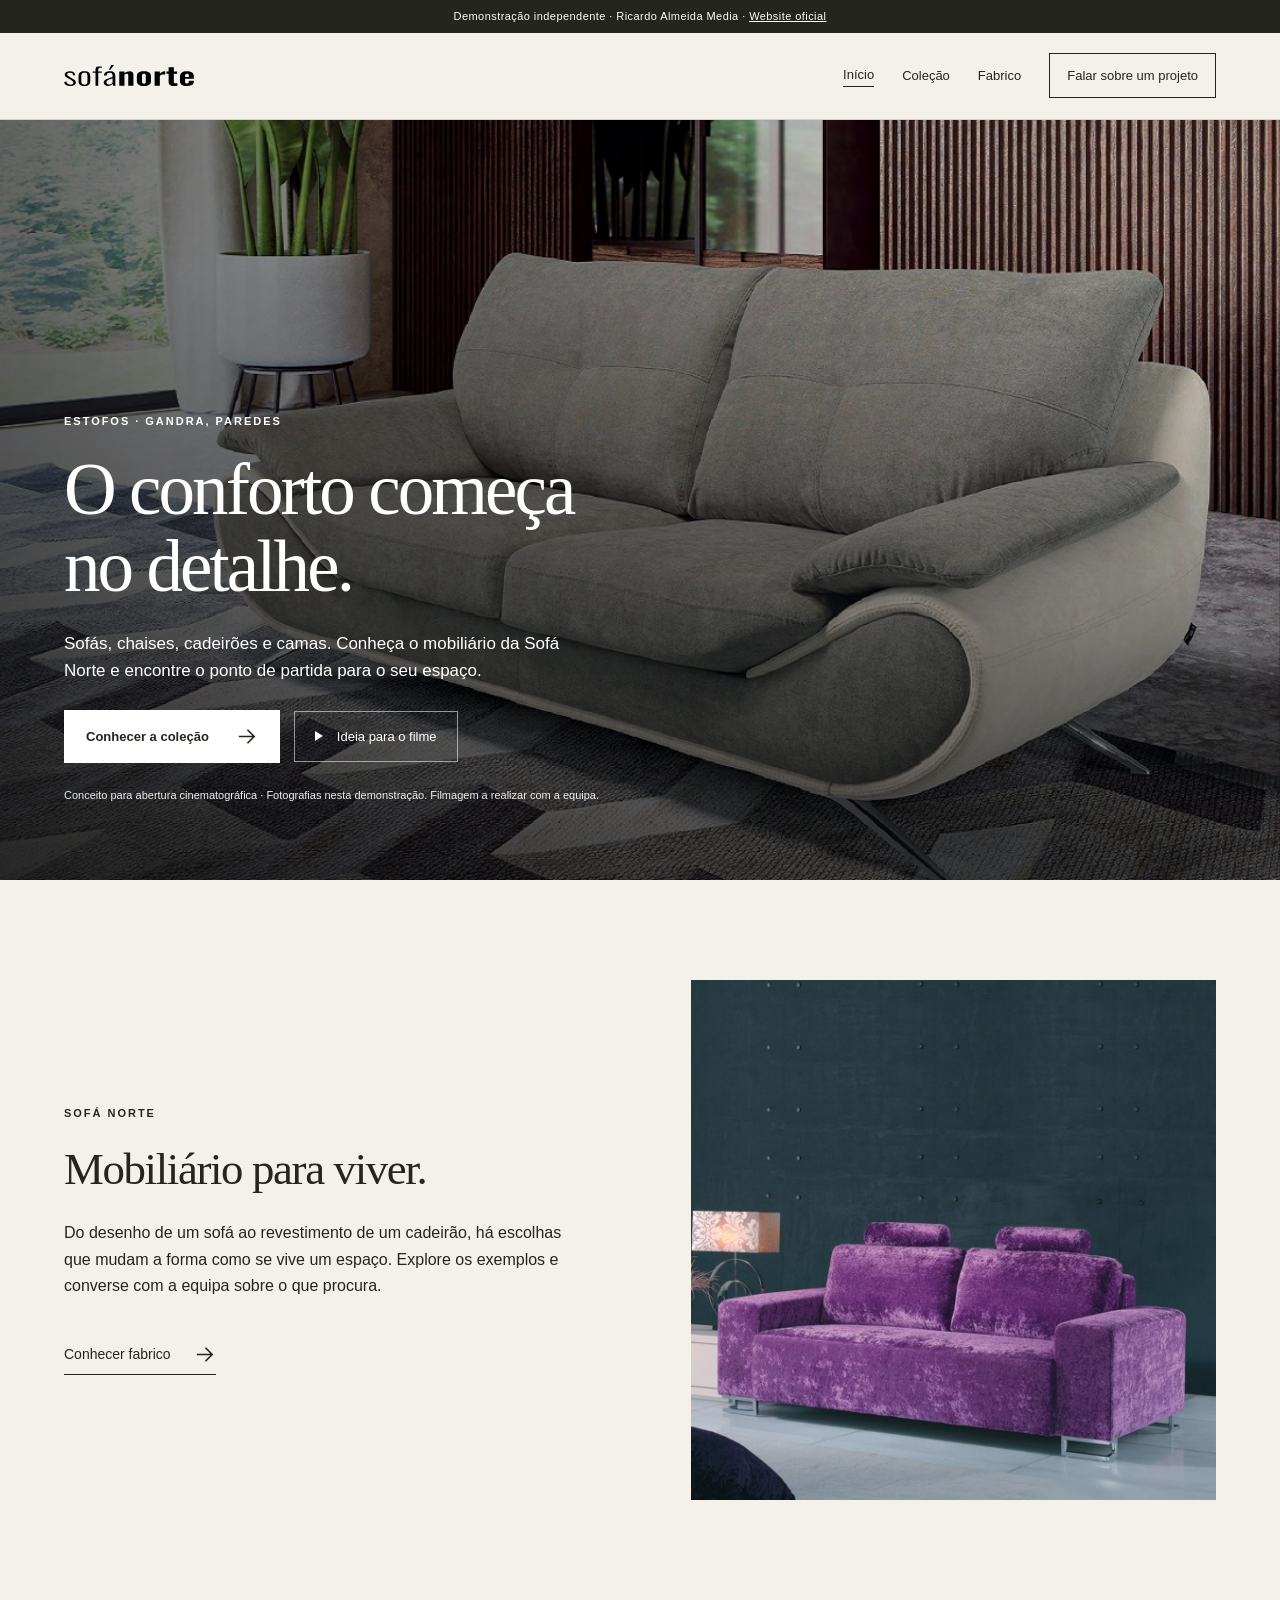
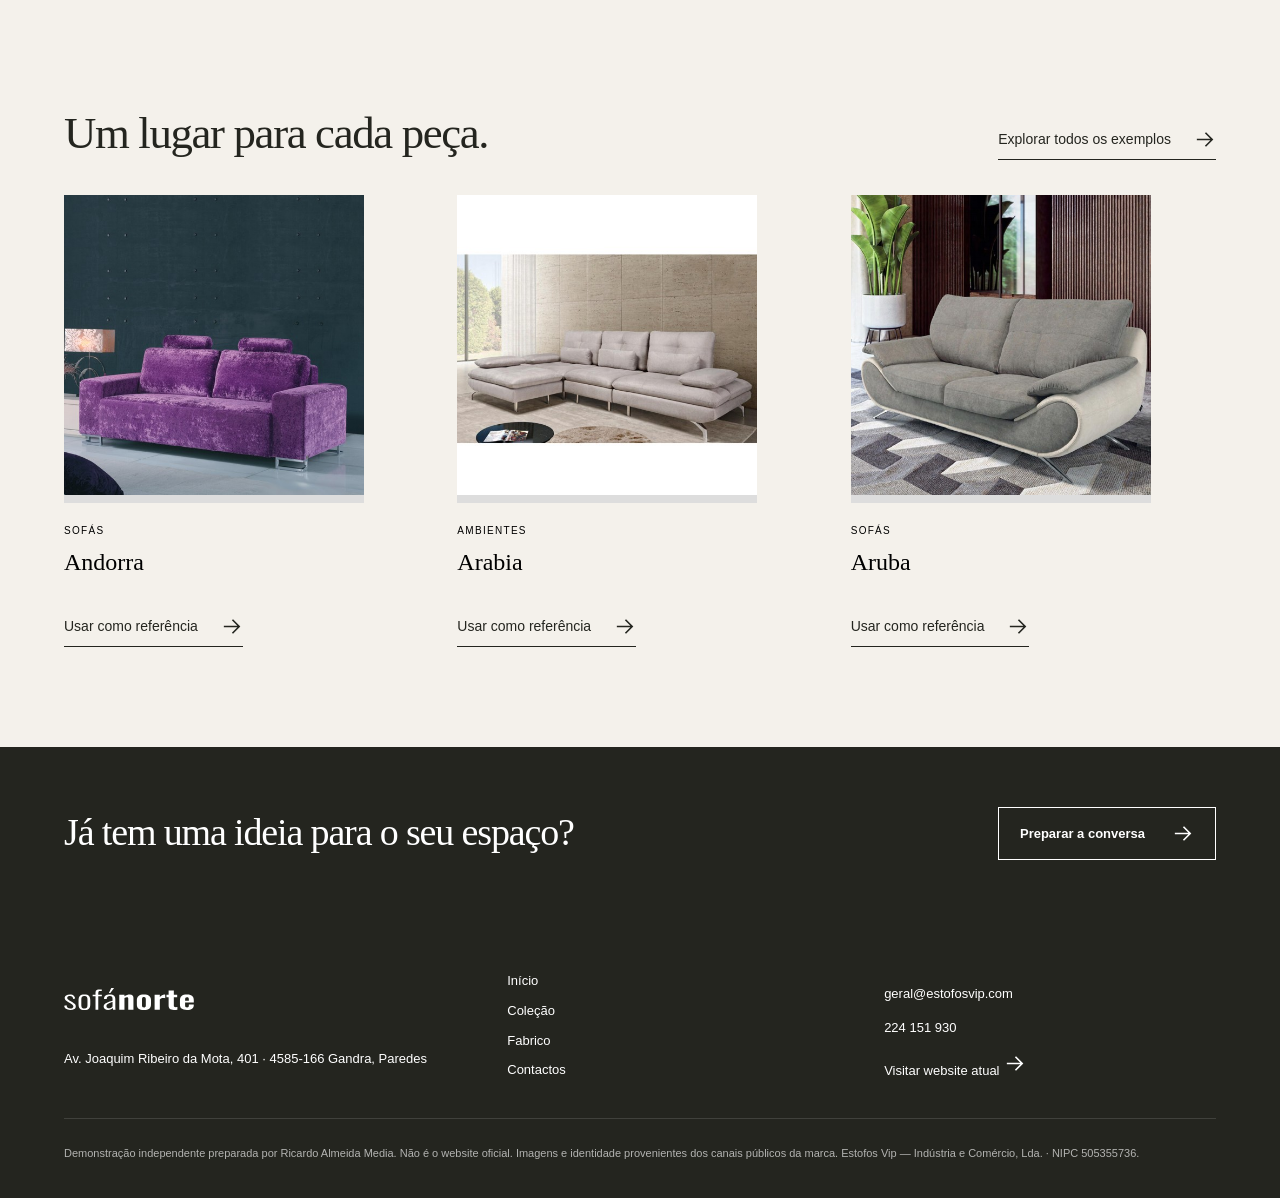
==== index.html @ c04da111 "Create independent branded website demonstration" ====
<!doctype html><html lang="pt-PT"><head><meta charset="utf-8"><meta name="viewport" content="width=device-width,initial-scale=1"><meta name="robots" content="noindex,nofollow,noarchive"><meta name="description" content="Demonstração independente de website para Sofá Norte."><title>Início · Sofá Norte</title><link rel="stylesheet" href="styles.css"><script src="site.js" defer></script></head><body class="sofa"><a class="skip" href="#conteudo">Saltar para o conteúdo</a><div class="demo">Demonstração independente · Ricardo Almeida Media · <a href="https://www.sofanorte.com/" target="_blank" rel="noopener">Website oficial</a></div><header class="header"><a class="brand" href="index.html"><img src="assets/logo.svg" alt="Sofá Norte"><span>Sofá Norte</span></a><button class="menu" aria-label="Abrir menu" aria-expanded="false" aria-controls="mainnav">Menu <span aria-hidden="true">☰</span></button><nav id="mainnav" class="mainnav" aria-label="Navegação principal"><a href="index.html" aria-current="page">Início</a><a href="solucoes.html">Coleção</a><a href="trabalhos.html">Fabrico</a><a class="nav-cta" href="contactos.html">Falar sobre um projeto</a></nav></header><main id="conteudo"><section class="hero"><img src="assets/hero.jpg" alt="Trabalho apresentado no website da Sofá Norte" fetchpriority="high"><div class="hero-inner"><p class="eyebrow">ESTOFOS · GANDRA, PAREDES</p><h1>O conforto começa
no detalhe.</h1><p>Sofás, chaises, cadeirões e camas. Conheça o mobiliário da Sofá Norte e encontre o ponto de partida para o seu espaço.</p><div class="actions"><a class="btn" href="solucoes.html">Conhecer a coleção<svg class="arrow" viewBox="0 0 24 24" fill="none" aria-hidden="true"><path d="M4 12h15M13 5l7 7-7 7" stroke="currentColor" stroke-width="1.7"/></svg></a><button class="film-button" data-film><span class="play" aria-hidden="true"></span>Ideia para o filme</button></div><p class="film-note">Conceito para abertura cinematográfica · Fotografias nesta demonstração. Filmagem a realizar com a equipa.</p></div></section><section class="section"><div class="wrap split"><div><p class="eyebrow">Sofá Norte</p><h2>Mobiliário para viver.</h2><p>Do desenho de um sofá ao revestimento de um cadeirão, há escolhas que mudam a forma como se vive um espaço. Explore os exemplos e converse com a equipa sobre o que procura.</p><a class="text-link" href="trabalhos.html">Conhecer fabrico<svg class="arrow" viewBox="0 0 24 24" fill="none" aria-hidden="true"><path d="M4 12h15M13 5l7 7-7 7" stroke="currentColor" stroke-width="1.7"/></svg></a></div><img src="assets/andorra.jpg" alt="Andorra" loading="lazy"></div></section><section class="section"><div class="wrap"><div class="sectionhead"><h2>Um lugar para cada peça.</h2><a class="text-link" href="trabalhos.html">Explorar todos os exemplos<svg class="arrow" viewBox="0 0 24 24" fill="none" aria-hidden="true"><path d="M4 12h15M13 5l7 7-7 7" stroke="currentColor" stroke-width="1.7"/></svg></a></div><div class="grid"><article data-category="Sofás"><button class="card" data-image="assets/andorra.jpg" data-title="Andorra" aria-label="Ampliar Andorra"><div class="frame"><img src="assets/andorra.jpg" alt="Andorra" loading="lazy"></div><small>Sofás</small><h3>Andorra</h3></button><a class="text-link" href="contactos.html?referencia=Andorra">Usar como referência<svg class="arrow" viewBox="0 0 24 24" fill="none" aria-hidden="true"><path d="M4 12h15M13 5l7 7-7 7" stroke="currentColor" stroke-width="1.7"/></svg></a></article><article data-category="Ambientes"><button class="card" data-image="assets/arabia.jpg" data-title="Arabia" aria-label="Ampliar Arabia"><div class="frame"><img src="assets/arabia.jpg" alt="Arabia" loading="lazy"></div><small>Ambientes</small><h3>Arabia</h3></button><a class="text-link" href="contactos.html?referencia=Arabia">Usar como referência<svg class="arrow" viewBox="0 0 24 24" fill="none" aria-hidden="true"><path d="M4 12h15M13 5l7 7-7 7" stroke="currentColor" stroke-width="1.7"/></svg></a></article><article data-category="Sofás"><button class="card" data-image="assets/aruba.jpg" data-title="Aruba" aria-label="Ampliar Aruba"><div class="frame"><img src="assets/aruba.jpg" alt="Aruba" loading="lazy"></div><small>Sofás</small><h3>Aruba</h3></button><a class="text-link" href="contactos.html?referencia=Aruba">Usar como referência<svg class="arrow" viewBox="0 0 24 24" fill="none" aria-hidden="true"><path d="M4 12h15M13 5l7 7-7 7" stroke="currentColor" stroke-width="1.7"/></svg></a></article></div></div></section><section class="band"><div class="wrap"><h2>Já tem uma ideia para o seu espaço?</h2><a class="btn outline" href="contactos.html">Preparar a conversa<svg class="arrow" viewBox="0 0 24 24" fill="none" aria-hidden="true"><path d="M4 12h15M13 5l7 7-7 7" stroke="currentColor" stroke-width="1.7"/></svg></a></div></section></main><footer class="footer"><div class="wrap"><div class="footer-top"><div><a class="brand" href="index.html"><img src="assets/logo.svg" alt="Sofá Norte"><span>Sofá Norte</span></a><p>Av. Joaquim Ribeiro da Mota, 401 · 4585-166 Gandra, Paredes</p></div><nav aria-label="Navegação de rodapé"><a href="index.html" aria-current="page">Início</a><a href="solucoes.html">Coleção</a><a href="trabalhos.html">Fabrico</a><a href="contactos.html">Contactos</a></nav><div><p><a href="mailto:geral@estofosvip.com">geral@estofosvip.com</a></p><p><a href="tel:+351224151930">224 151 930</a></p><a href="https://www.sofanorte.com/" target="_blank" rel="noopener">Visitar website atual <svg class="arrow" viewBox="0 0 24 24" fill="none" aria-hidden="true"><path d="M4 12h15M13 5l7 7-7 7" stroke="currentColor" stroke-width="1.7"/></svg></a></div></div><p class="legal">Demonstração independente preparada por Ricardo Almeida Media. Não é o website oficial. Imagens e identidade provenientes dos canais públicos da marca. Estofos Vip — Indústria e Comércio, Lda. · NIPC 505355736.</p></div></footer><dialog class="modal" id="film-dialog" aria-labelledby="film-title"><button class="close" data-close>Fechar</button><p class="eyebrow">PROPOSTA DE FILMAGEM</p><h2 id="film-title">Da matéria ao conforto.</h2><p>Um filme curto, a realizar nas vossas instalações, para mostrar quem faz as peças e o cuidado por trás do resultado.</p><div class="story"><div><span>01</span><h3>Matéria</h3><p>Filmar de perto os tecidos e materiais utilizados na produção.</p></div><div><span>02</span><h3>Pessoas</h3><p>Acompanhar a equipa durante as etapas de fabrico que forem acordadas.</p></div><div><span>03</span><h3>Peça</h3><p>Terminar com o móvel pronto e os detalhes do acabamento.</p></div></div><p class="small">Este é o plano de um filme futuro, ainda não produzido. A abertura desta demonstração usa fotografias da marca com movimento suave.</p></dialog><dialog class="modal" id="image-dialog" aria-label="Imagem em detalhe"><button class="close" data-close>Fechar</button><img src="assets/hero.jpg" alt=""><h2></h2><p class="small">Imagem publicada pela marca no website atual.</p></dialog></body></html>
---- styles.css ----
*{box-sizing:border-box}html{scroll-behavior:smooth;scroll-padding-top:110px}body{margin:0;background:var(--paper);color:var(--ink);font:16px/1.65 Arial,sans-serif}body.sofa{--paper:#f4f1eb;--ink:#24251f;--accent:#514c3c;--dark:#24251f;--title:Georgia,serif}body.ferral{--paper:#f0f2ed;--ink:#15301f;--accent:#277340;--dark:#102a1b;--title:Arial,sans-serif}body.aveleiras{--paper:#f7f5f0;--ink:#252222;--accent:#d71920;--dark:#242020;--title:Georgia,serif}a{color:inherit;text-decoration:none}button,input,textarea,select{font:inherit}button,a,input,select,textarea{touch-action:manipulation}button{cursor:pointer}a:focus-visible,button:focus-visible{outline:3px solid var(--accent);outline-offset:5px}.demo{background:var(--dark);color:#fff;font-size:11px;letter-spacing:.04em;text-align:center;padding:8px 18px;line-height:1.5}.demo a{text-decoration:underline}.header{display:flex;align-items:center;justify-content:space-between;padding:14px 5vw;border-bottom:1px solid #0002;background:var(--paper);gap:20px;position:relative;z-index:20}.brand{display:flex;align-items:center;gap:10px;font-size:14px;font-weight:600;line-height:1.25;max-width:260px}.brand img{width:58px;height:58px;object-fit:contain}.sofa .brand img{width:130px;filter:brightness(0)}.sofa .brand span{display:none}.ferral .brand img{width:135px;height:63px}.ferral .brand span{display:none}nav{display:flex;align-items:center;gap:28px;font-size:13px}nav a[aria-current=page]{border-bottom:1px solid var(--ink)}.nav-cta{padding:11px 17px;border:1px solid var(--ink)}.menu{display:none;border:0;background:none;padding:8px}.hero{min-height:660px;height:calc(100svh - 140px);max-height:950px;position:relative;display:flex;align-items:flex-end;isolation:isolate;background:var(--dark);color:white;overflow:hidden}.hero>img{position:absolute;inset:0;width:100%;height:100%;object-fit:cover;z-index:-2;animation:drift 20s ease-out forwards}.hero:after{content:"";position:absolute;inset:0;background:linear-gradient(90deg,#0009,transparent 95%),linear-gradient(0deg,#0009,transparent 80%);z-index:-1}.hero-inner{padding:5vw;width:min(1100px,100%)}.eyebrow{text-transform:uppercase;font-size:11px;letter-spacing:.18em;font-weight:700;margin:0 0 22px}.hero h1{font:400 clamp(48px,5.7vw,86px)/1.05 var(--title);letter-spacing:-.04em;white-space:pre-line;margin:0 0 24px;max-width:860px}.ferral h1,.ferral h2{font-weight:700}.hero p:not(.eyebrow){max-width:530px;color:#fff;font-size:17px;line-height:1.6}.actions{display:flex;gap:14px;align-items:center;flex-wrap:wrap;margin-top:26px}.btn{display:inline-flex;gap:26px;align-items:center;justify-content:space-between;background:var(--accent);color:white;border:1px solid transparent;padding:14px 21px;font-size:13px;font-weight:600;min-height:50px}.hero .btn{background:#fff;color:var(--dark)}.btn.outline{background:transparent;border-color:currentColor;color:inherit}.arrow{width:23px;height:23px;flex-shrink:0}.film-note{font-size:11px!important;margin-top:24px!important;max-width:600px!important;color:#eee!important}.wrap{width:min(1280px,90%);margin:auto}.section{padding:100px 0}.split{display:grid;grid-template-columns:1fr 1fr;gap:8vw;align-items:center}.split img{width:100%;height:520px;object-fit:cover}.split h2,h2{font:400 clamp(34px,3.5vw,56px)/1.15 var(--title);letter-spacing:-.03em;margin:0 0 25px;white-space:pre-line}.split p{max-width:520px}.text-link{display:inline-flex;align-items:center;gap:22px;border-bottom:1px solid;padding:8px 0;font-size:14px;margin-top:20px}.sectionhead{display:flex;align-items:end;justify-content:space-between;gap:25px;margin-bottom:35px}.sectionhead h2{margin:0}.grid{display:grid;grid-template-columns:repeat(3,1fr);gap:28px}.card{border:0;background:none;padding:0;text-align:left;min-width:0}.card img{width:100%;height:300px;object-fit:cover;transition:transform .5s}.card .frame{overflow:hidden;background:#ddd}.card:hover img{transform:scale(1.04)}.card small{display:block;font-size:10px;letter-spacing:.13em;text-transform:uppercase;margin-top:20px}.card h3{font:400 24px/1.3 var(--title);margin:8px 0}.card p{font-size:14px;max-width:36em}.band{background:var(--dark);color:#fff;padding:60px 0}.band .wrap{display:flex;justify-content:space-between;align-items:center;gap:35px}.band h2{margin:0;font-size:38px;max-width:730px}.page-title{padding:85px 0 55px}.page-title h1{font:400 clamp(42px,5vw,72px)/1.1 var(--title);letter-spacing:-.035em;margin:0 0 25px;max-width:900px}.page-title p{max-width:680px}.services{display:grid;grid-template-columns:1fr 1fr;gap:0 55px}.service{border-top:1px solid #0003;padding:35px 0 42px}.service .number{color:var(--accent);font-size:12px}.service h2{font-size:31px;margin:18px 0}.service p{max-width:520px}.filterbar{display:flex;flex-wrap:wrap;gap:8px;margin:0 0 35px}.filterbar button{padding:10px 16px;border:1px solid #0003;background:none;color:var(--ink);font-size:13px}.filterbar button[aria-pressed=true]{background:var(--dark);color:#fff}.small{font-size:12px;opacity:.8}.facts{display:grid;grid-template-columns:repeat(3,1fr);gap:40px}.facts h3{font-size:19px;font-weight:500}.facts p{font-size:14px}.film-section{background:var(--dark);color:#fff;padding:75px 0}.film-section p{max-width:620px}.contact-grid{display:grid;grid-template-columns:.9fr 1.1fr;gap:7vw}.contact-line{padding:22px 0;border-bottom:1px solid #0003}.contact-line small{font-size:10px;text-transform:uppercase;letter-spacing:.1em;display:block;margin-bottom:7px}.contact-line a{overflow-wrap:anywhere;font-size:18px}.brief-form{background:white;padding:35px}.brief-form h2{font-size:30px}.brief-form label{display:block;margin:20px 0 7px;font-size:13px}input,select,textarea{width:100%;padding:12px;border:1px solid #0003;background:#fff;color:#222;border-radius:0}textarea{min-height:120px;resize:vertical}.brief-form .btn{margin-top:20px}.result{margin-top:25px;white-space:pre-wrap;border-left:3px solid var(--accent);padding-left:16px;font-size:14px}.footer{padding:50px 0 25px;background:var(--dark);color:#fff}.footer-top{display:grid;grid-template-columns:1.2fr 1fr 1fr;gap:45px}.footer p,.footer a{font-size:13px}.footer .brand img{filter:none}.sofa .footer .brand img{filter:none}.footer .brand{margin-bottom:20px}.footer nav{display:flex;flex-direction:column;align-items:start;gap:8px}.legal{font-size:11px!important;opacity:.65;border-top:1px solid #fff3;padding-top:25px;margin-top:35px}.modal{border:0;background:var(--paper);color:var(--ink);padding:34px;max-width:900px;width:90vw;max-height:90svh;overflow:auto}.modal::backdrop{background:#000b}.modal img{width:100%;max-height:68svh;object-fit:contain}.close{display:block;margin-left:auto;border:1px solid;padding:7px 15px;background:none;color:inherit;margin-bottom:20px}.modal h2{font-size:32px}.modal h3{font-size:20px}.story{display:grid;grid-template-columns:repeat(3,1fr);gap:25px;margin:30px 0}.story span{font-size:12px;color:var(--accent)}.story p{font-size:14px}.film-button{background:none;border:1px solid #fff8;color:white;padding:14px 20px;display:inline-flex;align-items:center;gap:14px;font-size:13px;min-height:50px}.play{width:0;height:0;border-top:5px solid transparent;border-bottom:5px solid transparent;border-left:8px solid currentColor}.no-bottom{padding-bottom:0}.prose{max-width:820px}.prose p{font-size:17px}.skip{position:absolute;top:-60px;padding:15px;background:#fff;color:#111;z-index:100}.skip:focus{top:0}[hidden]{display:none!important}@keyframes drift{from{transform:scale(1.055)}to{transform:scale(1)}}@media(prefers-reduced-motion:reduce){html{scroll-behavior:auto}*,*:before,*:after{animation:none!important;transition:none!important}}@media(max-width:850px){.header{padding:12px 5vw}.menu{display:block}nav.mainnav{display:none;position:absolute;top:100%;left:0;width:100%;background:var(--paper);padding:25px 5vw;flex-direction:column;align-items:start;box-shadow:0 15px 20px #0002}nav.mainnav.open{display:flex}.hero{min-height:640px;height:82svh}.hero-inner{padding:10vw 6vw}.hero h1{font-size:clamp(44px,9vw,66px)}.hero p:not(.eyebrow){font-size:15px}.hero>img{object-position:60%}.section{padding:65px 0}.split,.contact-grid{grid-template-columns:1fr;gap:35px}.split img{height:380px}.grid{grid-template-columns:1fr 1fr;gap:25px 18px}.card img{height:250px}.sectionhead{display:block}.sectionhead>a{margin-top:20px}.facts{gap:20px}.band .wrap{display:block}.band .btn{margin-top:25px}.footer-top{grid-template-columns:1fr 1fr}.footer-top>div:first-child{grid-column:1/-1}.page-title{padding:60px 0 35px}}@media(max-width:520px){.demo{font-size:10px}.brand{font-size:12px}.brand img{width:46px;height:46px}.sofa .brand img{width:110px}.ferral .brand img{width:115px;height:54px}.hero{min-height:650px}.hero h1{font-size:49px}.hero-inner{padding-bottom:35px}.actions{gap:10px}.actions .btn,.film-button{font-size:12px;padding:13px 16px}.hero .eyebrow{font-size:10px;letter-spacing:.12em}.grid,.services,.facts{grid-template-columns:1fr}.card img{height:300px}.split img{height:310px}.sectionhead h2{font-size:35px}.section{padding:50px 0}.story{grid-template-columns:1fr;gap:10px}.modal{padding:24px}.footer-top{gap:30px}.brief-form{padding:25px}.page-title h1{font-size:43px}.band h2{font-size:32px}}

.footer a{overflow-wrap:anywhere}.footer-top>div,.footer-top>nav{min-width:0}
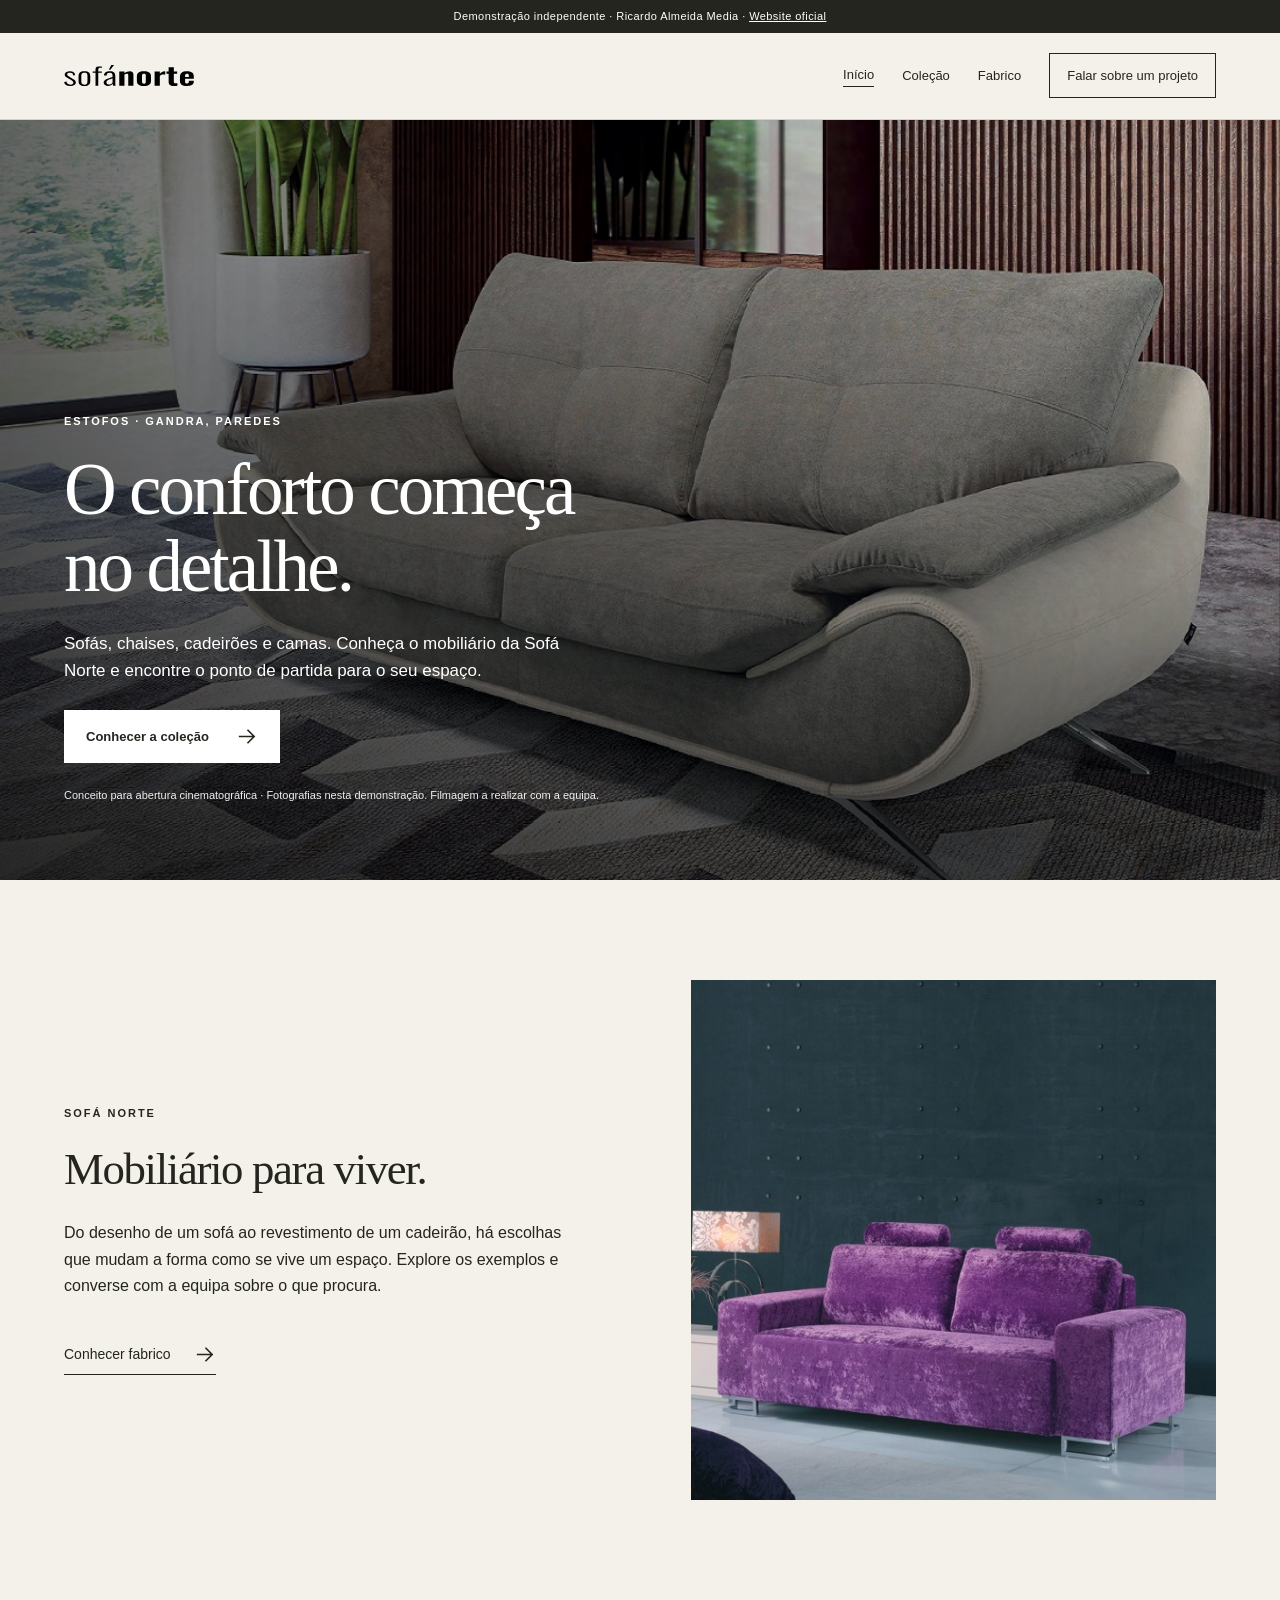
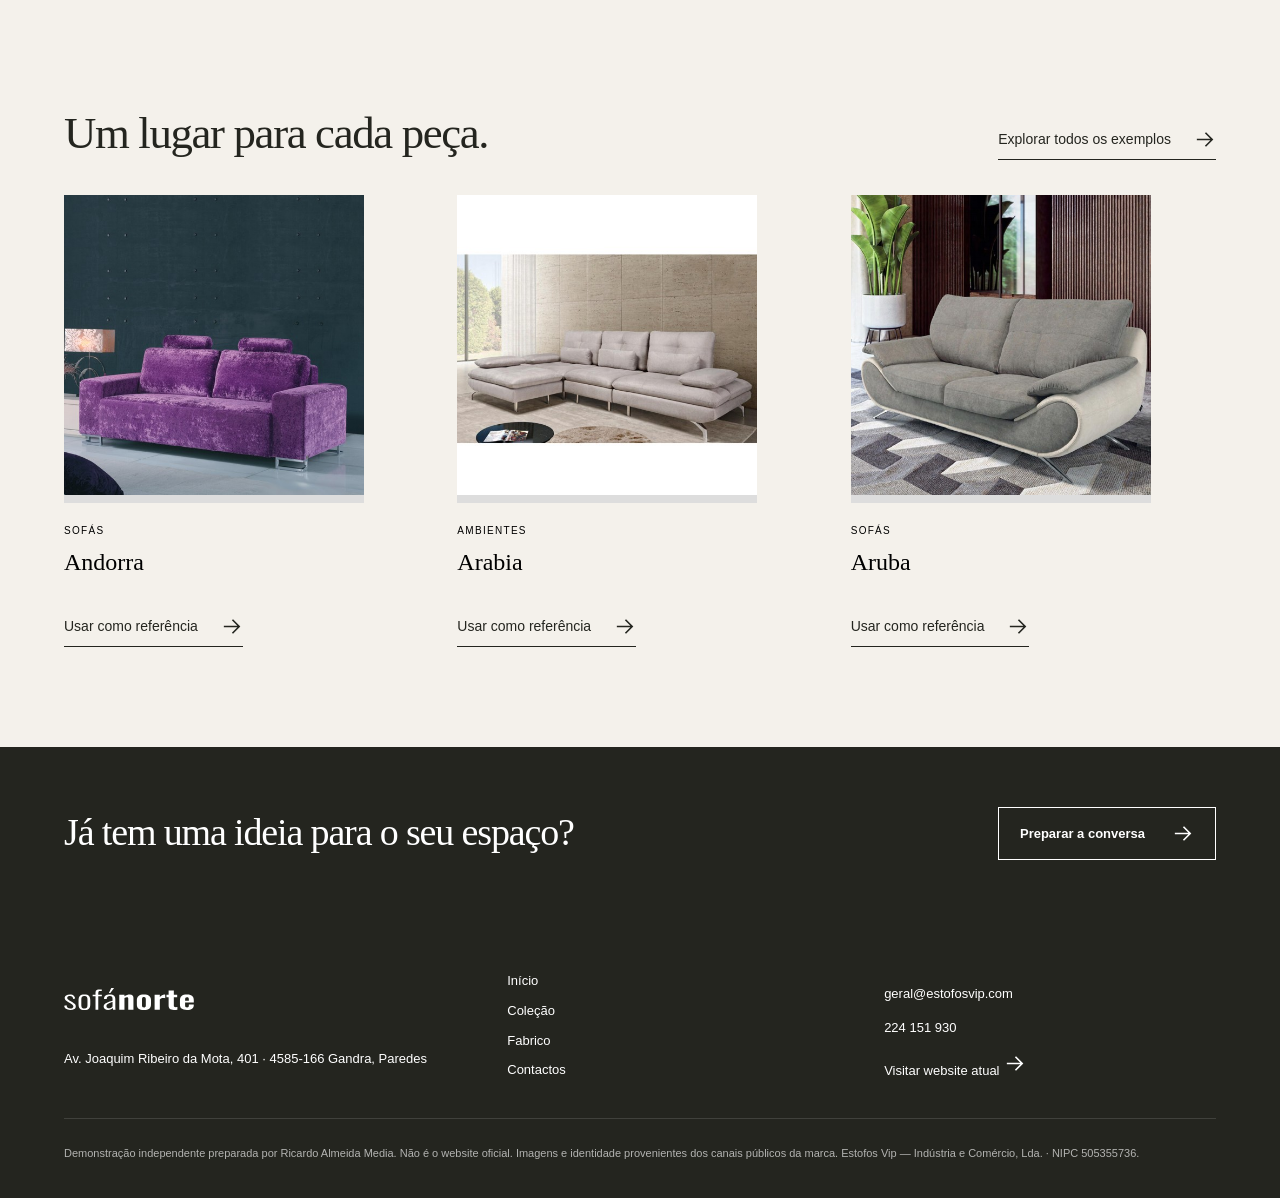
==== commit 445a0102: "Keep filming proposal in private outreach materials" ====
--- a/index.html
+++ b/index.html
@@ -1,2 +1,2 @@
 <!doctype html><html lang="pt-PT"><head><meta charset="utf-8"><meta name="viewport" content="width=device-width,initial-scale=1"><meta name="robots" content="noindex,nofollow,noarchive"><meta name="description" content="Demonstração independente de website para Sofá Norte."><title>Início · Sofá Norte</title><link rel="stylesheet" href="styles.css"><script src="site.js" defer></script></head><body class="sofa"><a class="skip" href="#conteudo">Saltar para o conteúdo</a><div class="demo">Demonstração independente · Ricardo Almeida Media · <a href="https://www.sofanorte.com/" target="_blank" rel="noopener">Website oficial</a></div><header class="header"><a class="brand" href="index.html"><img src="assets/logo.svg" alt="Sofá Norte"><span>Sofá Norte</span></a><button class="menu" aria-label="Abrir menu" aria-expanded="false" aria-controls="mainnav">Menu <span aria-hidden="true">☰</span></button><nav id="mainnav" class="mainnav" aria-label="Navegação principal"><a href="index.html" aria-current="page">Início</a><a href="solucoes.html">Coleção</a><a href="trabalhos.html">Fabrico</a><a class="nav-cta" href="contactos.html">Falar sobre um projeto</a></nav></header><main id="conteudo"><section class="hero"><img src="assets/hero.jpg" alt="Trabalho apresentado no website da Sofá Norte" fetchpriority="high"><div class="hero-inner"><p class="eyebrow">ESTOFOS · GANDRA, PAREDES</p><h1>O conforto começa
-no detalhe.</h1><p>Sofás, chaises, cadeirões e camas. Conheça o mobiliário da Sofá Norte e encontre o ponto de partida para o seu espaço.</p><div class="actions"><a class="btn" href="solucoes.html">Conhecer a coleção<svg class="arrow" viewBox="0 0 24 24" fill="none" aria-hidden="true"><path d="M4 12h15M13 5l7 7-7 7" stroke="currentColor" stroke-width="1.7"/></svg></a><button class="film-button" data-film><span class="play" aria-hidden="true"></span>Ideia para o filme</button></div><p class="film-note">Conceito para abertura cinematográfica · Fotografias nesta demonstração. Filmagem a realizar com a equipa.</p></div></section><section class="section"><div class="wrap split"><div><p class="eyebrow">Sofá Norte</p><h2>Mobiliário para viver.</h2><p>Do desenho de um sofá ao revestimento de um cadeirão, há escolhas que mudam a forma como se vive um espaço. Explore os exemplos e converse com a equipa sobre o que procura.</p><a class="text-link" href="trabalhos.html">Conhecer fabrico<svg class="arrow" viewBox="0 0 24 24" fill="none" aria-hidden="true"><path d="M4 12h15M13 5l7 7-7 7" stroke="currentColor" stroke-width="1.7"/></svg></a></div><img src="assets/andorra.jpg" alt="Andorra" loading="lazy"></div></section><section class="section"><div class="wrap"><div class="sectionhead"><h2>Um lugar para cada peça.</h2><a class="text-link" href="trabalhos.html">Explorar todos os exemplos<svg class="arrow" viewBox="0 0 24 24" fill="none" aria-hidden="true"><path d="M4 12h15M13 5l7 7-7 7" stroke="currentColor" stroke-width="1.7"/></svg></a></div><div class="grid"><article data-category="Sofás"><button class="card" data-image="assets/andorra.jpg" data-title="Andorra" aria-label="Ampliar Andorra"><div class="frame"><img src="assets/andorra.jpg" alt="Andorra" loading="lazy"></div><small>Sofás</small><h3>Andorra</h3></button><a class="text-link" href="contactos.html?referencia=Andorra">Usar como referência<svg class="arrow" viewBox="0 0 24 24" fill="none" aria-hidden="true"><path d="M4 12h15M13 5l7 7-7 7" stroke="currentColor" stroke-width="1.7"/></svg></a></article><article data-category="Ambientes"><button class="card" data-image="assets/arabia.jpg" data-title="Arabia" aria-label="Ampliar Arabia"><div class="frame"><img src="assets/arabia.jpg" alt="Arabia" loading="lazy"></div><small>Ambientes</small><h3>Arabia</h3></button><a class="text-link" href="contactos.html?referencia=Arabia">Usar como referência<svg class="arrow" viewBox="0 0 24 24" fill="none" aria-hidden="true"><path d="M4 12h15M13 5l7 7-7 7" stroke="currentColor" stroke-width="1.7"/></svg></a></article><article data-category="Sofás"><button class="card" data-image="assets/aruba.jpg" data-title="Aruba" aria-label="Ampliar Aruba"><div class="frame"><img src="assets/aruba.jpg" alt="Aruba" loading="lazy"></div><small>Sofás</small><h3>Aruba</h3></button><a class="text-link" href="contactos.html?referencia=Aruba">Usar como referência<svg class="arrow" viewBox="0 0 24 24" fill="none" aria-hidden="true"><path d="M4 12h15M13 5l7 7-7 7" stroke="currentColor" stroke-width="1.7"/></svg></a></article></div></div></section><section class="band"><div class="wrap"><h2>Já tem uma ideia para o seu espaço?</h2><a class="btn outline" href="contactos.html">Preparar a conversa<svg class="arrow" viewBox="0 0 24 24" fill="none" aria-hidden="true"><path d="M4 12h15M13 5l7 7-7 7" stroke="currentColor" stroke-width="1.7"/></svg></a></div></section></main><footer class="footer"><div class="wrap"><div class="footer-top"><div><a class="brand" href="index.html"><img src="assets/logo.svg" alt="Sofá Norte"><span>Sofá Norte</span></a><p>Av. Joaquim Ribeiro da Mota, 401 · 4585-166 Gandra, Paredes</p></div><nav aria-label="Navegação de rodapé"><a href="index.html" aria-current="page">Início</a><a href="solucoes.html">Coleção</a><a href="trabalhos.html">Fabrico</a><a href="contactos.html">Contactos</a></nav><div><p><a href="mailto:geral@estofosvip.com">geral@estofosvip.com</a></p><p><a href="tel:+351224151930">224 151 930</a></p><a href="https://www.sofanorte.com/" target="_blank" rel="noopener">Visitar website atual <svg class="arrow" viewBox="0 0 24 24" fill="none" aria-hidden="true"><path d="M4 12h15M13 5l7 7-7 7" stroke="currentColor" stroke-width="1.7"/></svg></a></div></div><p class="legal">Demonstração independente preparada por Ricardo Almeida Media. Não é o website oficial. Imagens e identidade provenientes dos canais públicos da marca. Estofos Vip — Indústria e Comércio, Lda. · NIPC 505355736.</p></div></footer><dialog class="modal" id="film-dialog" aria-labelledby="film-title"><button class="close" data-close>Fechar</button><p class="eyebrow">PROPOSTA DE FILMAGEM</p><h2 id="film-title">Da matéria ao conforto.</h2><p>Um filme curto, a realizar nas vossas instalações, para mostrar quem faz as peças e o cuidado por trás do resultado.</p><div class="story"><div><span>01</span><h3>Matéria</h3><p>Filmar de perto os tecidos e materiais utilizados na produção.</p></div><div><span>02</span><h3>Pessoas</h3><p>Acompanhar a equipa durante as etapas de fabrico que forem acordadas.</p></div><div><span>03</span><h3>Peça</h3><p>Terminar com o móvel pronto e os detalhes do acabamento.</p></div></div><p class="small">Este é o plano de um filme futuro, ainda não produzido. A abertura desta demonstração usa fotografias da marca com movimento suave.</p></dialog><dialog class="modal" id="image-dialog" aria-label="Imagem em detalhe"><button class="close" data-close>Fechar</button><img src="assets/hero.jpg" alt=""><h2></h2><p class="small">Imagem publicada pela marca no website atual.</p></dialog></body></html>+no detalhe.</h1><p>Sofás, chaises, cadeirões e camas. Conheça o mobiliário da Sofá Norte e encontre o ponto de partida para o seu espaço.</p><div class="actions"><a class="btn" href="solucoes.html">Conhecer a coleção<svg class="arrow" viewBox="0 0 24 24" fill="none" aria-hidden="true"><path d="M4 12h15M13 5l7 7-7 7" stroke="currentColor" stroke-width="1.7"/></svg></a></div><p class="film-note">Conceito para abertura cinematográfica · Fotografias nesta demonstração. Filmagem a realizar com a equipa.</p></div></section><section class="section"><div class="wrap split"><div><p class="eyebrow">Sofá Norte</p><h2>Mobiliário para viver.</h2><p>Do desenho de um sofá ao revestimento de um cadeirão, há escolhas que mudam a forma como se vive um espaço. Explore os exemplos e converse com a equipa sobre o que procura.</p><a class="text-link" href="trabalhos.html">Conhecer fabrico<svg class="arrow" viewBox="0 0 24 24" fill="none" aria-hidden="true"><path d="M4 12h15M13 5l7 7-7 7" stroke="currentColor" stroke-width="1.7"/></svg></a></div><img src="assets/andorra.jpg" alt="Andorra" loading="lazy"></div></section><section class="section"><div class="wrap"><div class="sectionhead"><h2>Um lugar para cada peça.</h2><a class="text-link" href="trabalhos.html">Explorar todos os exemplos<svg class="arrow" viewBox="0 0 24 24" fill="none" aria-hidden="true"><path d="M4 12h15M13 5l7 7-7 7" stroke="currentColor" stroke-width="1.7"/></svg></a></div><div class="grid"><article data-category="Sofás"><button class="card" data-image="assets/andorra.jpg" data-title="Andorra" aria-label="Ampliar Andorra"><div class="frame"><img src="assets/andorra.jpg" alt="Andorra" loading="lazy"></div><small>Sofás</small><h3>Andorra</h3></button><a class="text-link" href="contactos.html?referencia=Andorra">Usar como referência<svg class="arrow" viewBox="0 0 24 24" fill="none" aria-hidden="true"><path d="M4 12h15M13 5l7 7-7 7" stroke="currentColor" stroke-width="1.7"/></svg></a></article><article data-category="Ambientes"><button class="card" data-image="assets/arabia.jpg" data-title="Arabia" aria-label="Ampliar Arabia"><div class="frame"><img src="assets/arabia.jpg" alt="Arabia" loading="lazy"></div><small>Ambientes</small><h3>Arabia</h3></button><a class="text-link" href="contactos.html?referencia=Arabia">Usar como referência<svg class="arrow" viewBox="0 0 24 24" fill="none" aria-hidden="true"><path d="M4 12h15M13 5l7 7-7 7" stroke="currentColor" stroke-width="1.7"/></svg></a></article><article data-category="Sofás"><button class="card" data-image="assets/aruba.jpg" data-title="Aruba" aria-label="Ampliar Aruba"><div class="frame"><img src="assets/aruba.jpg" alt="Aruba" loading="lazy"></div><small>Sofás</small><h3>Aruba</h3></button><a class="text-link" href="contactos.html?referencia=Aruba">Usar como referência<svg class="arrow" viewBox="0 0 24 24" fill="none" aria-hidden="true"><path d="M4 12h15M13 5l7 7-7 7" stroke="currentColor" stroke-width="1.7"/></svg></a></article></div></div></section><section class="band"><div class="wrap"><h2>Já tem uma ideia para o seu espaço?</h2><a class="btn outline" href="contactos.html">Preparar a conversa<svg class="arrow" viewBox="0 0 24 24" fill="none" aria-hidden="true"><path d="M4 12h15M13 5l7 7-7 7" stroke="currentColor" stroke-width="1.7"/></svg></a></div></section></main><footer class="footer"><div class="wrap"><div class="footer-top"><div><a class="brand" href="index.html"><img src="assets/logo.svg" alt="Sofá Norte"><span>Sofá Norte</span></a><p>Av. Joaquim Ribeiro da Mota, 401 · 4585-166 Gandra, Paredes</p></div><nav aria-label="Navegação de rodapé"><a href="index.html" aria-current="page">Início</a><a href="solucoes.html">Coleção</a><a href="trabalhos.html">Fabrico</a><a href="contactos.html">Contactos</a></nav><div><p><a href="mailto:geral@estofosvip.com">geral@estofosvip.com</a></p><p><a href="tel:+351224151930">224 151 930</a></p><a href="https://www.sofanorte.com/" target="_blank" rel="noopener">Visitar website atual <svg class="arrow" viewBox="0 0 24 24" fill="none" aria-hidden="true"><path d="M4 12h15M13 5l7 7-7 7" stroke="currentColor" stroke-width="1.7"/></svg></a></div></div><p class="legal">Demonstração independente preparada por Ricardo Almeida Media. Não é o website oficial. Imagens e identidade provenientes dos canais públicos da marca. Estofos Vip — Indústria e Comércio, Lda. · NIPC 505355736.</p></div></footer><dialog class="modal" id="image-dialog" aria-label="Imagem em detalhe"><button class="close" data-close>Fechar</button><img src="assets/hero.jpg" alt=""><h2></h2><p class="small">Imagem publicada pela marca no website atual.</p></dialog></body></html>
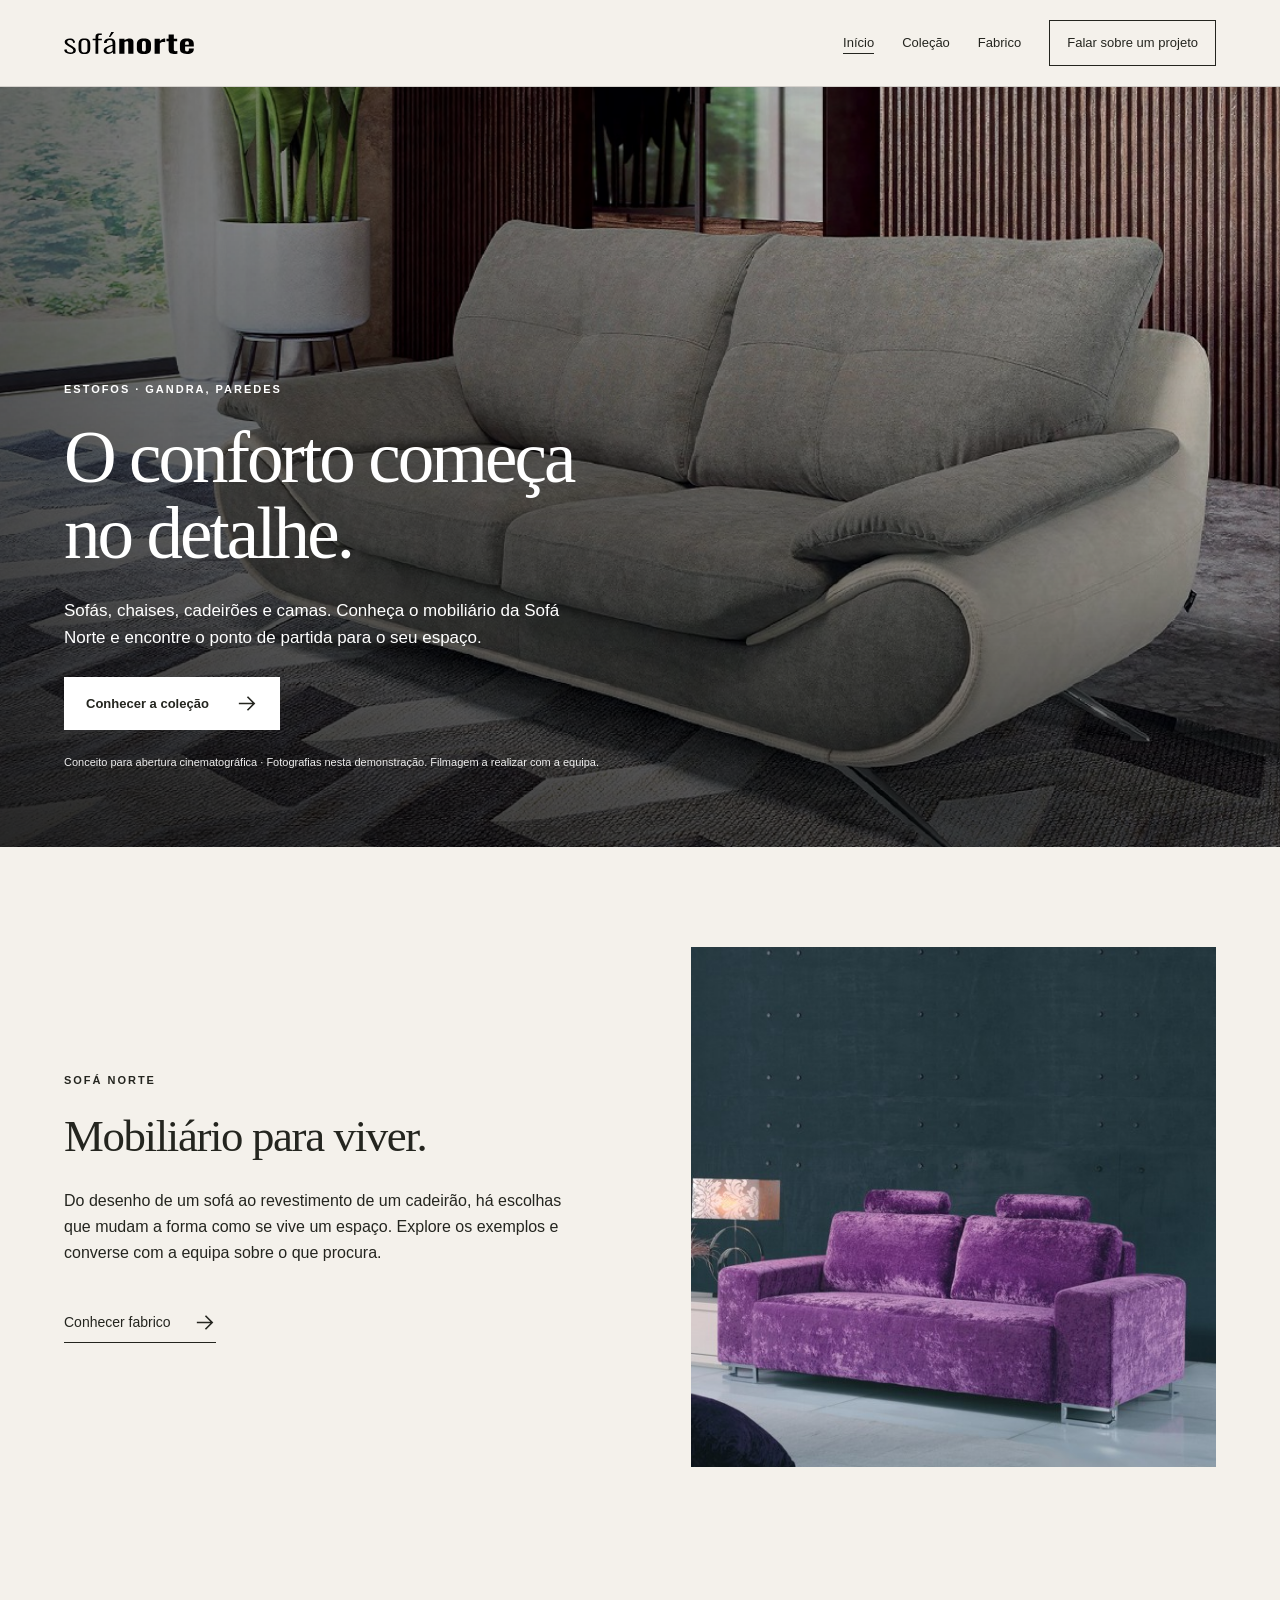
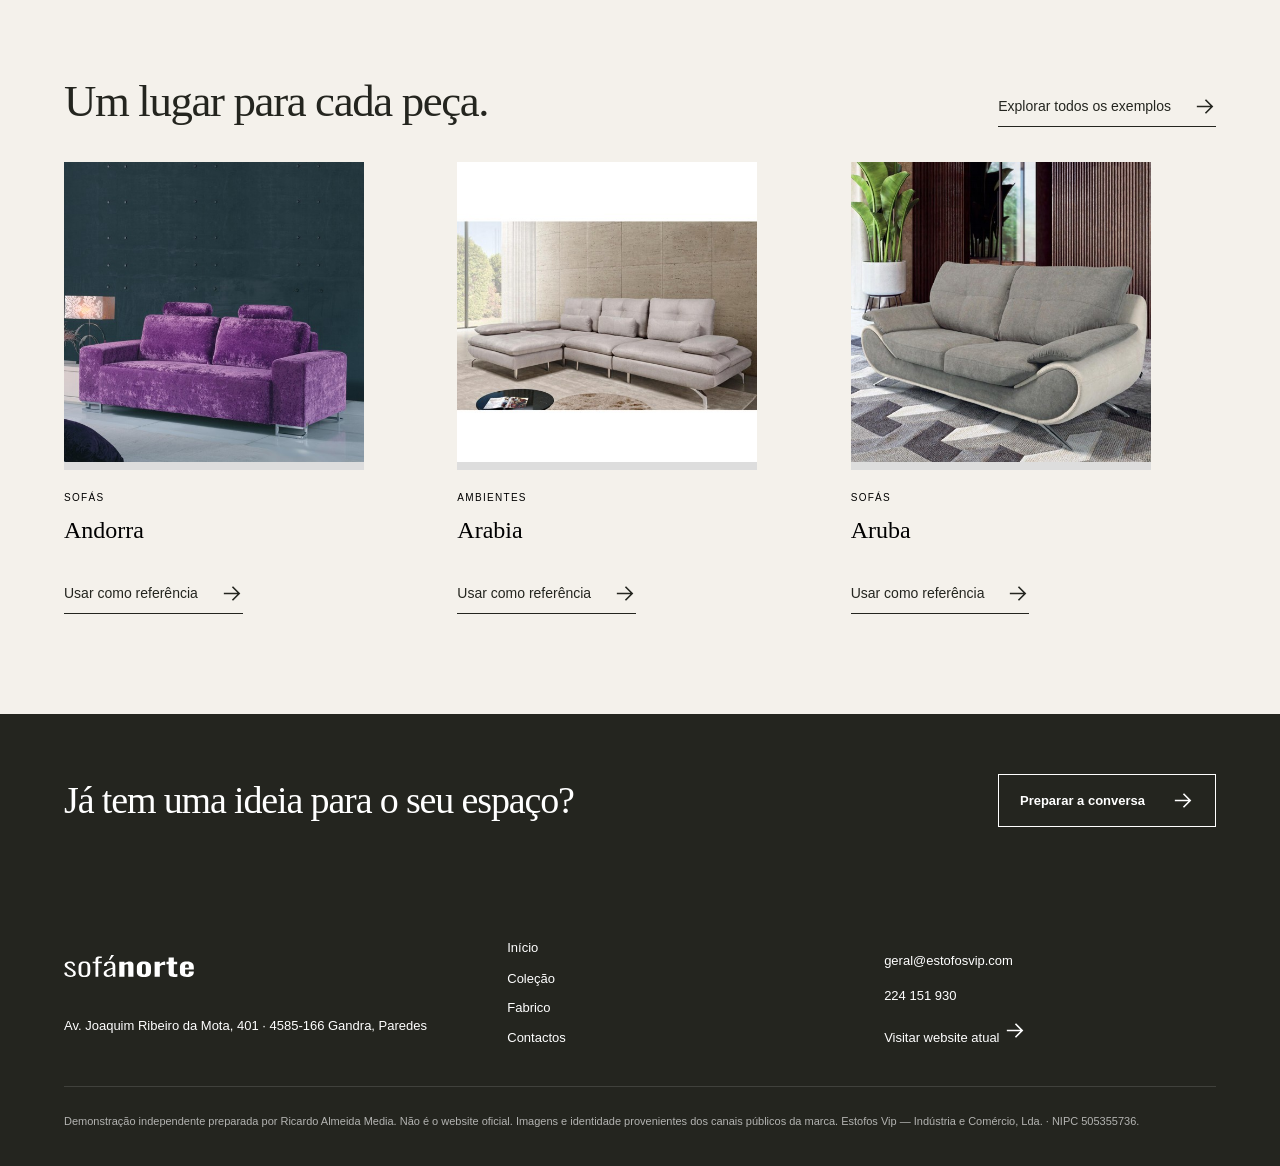
==== commit 0081a8ef: "Keep independent demo disclosure in footer" ====
--- a/index.html
+++ b/index.html
@@ -1,2 +1,2 @@
-<!doctype html><html lang="pt-PT"><head><meta charset="utf-8"><meta name="viewport" content="width=device-width,initial-scale=1"><meta name="robots" content="noindex,nofollow,noarchive"><meta name="description" content="Demonstração independente de website para Sofá Norte."><title>Início · Sofá Norte</title><link rel="stylesheet" href="styles.css"><script src="site.js" defer></script></head><body class="sofa"><a class="skip" href="#conteudo">Saltar para o conteúdo</a><div class="demo">Demonstração independente · Ricardo Almeida Media · <a href="https://www.sofanorte.com/" target="_blank" rel="noopener">Website oficial</a></div><header class="header"><a class="brand" href="index.html"><img src="assets/logo.svg" alt="Sofá Norte"><span>Sofá Norte</span></a><button class="menu" aria-label="Abrir menu" aria-expanded="false" aria-controls="mainnav">Menu <span aria-hidden="true">☰</span></button><nav id="mainnav" class="mainnav" aria-label="Navegação principal"><a href="index.html" aria-current="page">Início</a><a href="solucoes.html">Coleção</a><a href="trabalhos.html">Fabrico</a><a class="nav-cta" href="contactos.html">Falar sobre um projeto</a></nav></header><main id="conteudo"><section class="hero"><img src="assets/hero.jpg" alt="Trabalho apresentado no website da Sofá Norte" fetchpriority="high"><div class="hero-inner"><p class="eyebrow">ESTOFOS · GANDRA, PAREDES</p><h1>O conforto começa
+<!doctype html><html lang="pt-PT"><head><meta charset="utf-8"><meta name="viewport" content="width=device-width,initial-scale=1"><meta name="robots" content="noindex,nofollow,noarchive"><meta name="description" content="Demonstração independente de website para Sofá Norte."><title>Início · Sofá Norte</title><link rel="stylesheet" href="styles.css"><script src="site.js" defer></script></head><body class="sofa"><a class="skip" href="#conteudo">Saltar para o conteúdo</a><header class="header"><a class="brand" href="index.html"><img src="assets/logo.svg" alt="Sofá Norte"><span>Sofá Norte</span></a><button class="menu" aria-label="Abrir menu" aria-expanded="false" aria-controls="mainnav">Menu <span aria-hidden="true">☰</span></button><nav id="mainnav" class="mainnav" aria-label="Navegação principal"><a href="index.html" aria-current="page">Início</a><a href="solucoes.html">Coleção</a><a href="trabalhos.html">Fabrico</a><a class="nav-cta" href="contactos.html">Falar sobre um projeto</a></nav></header><main id="conteudo"><section class="hero"><img src="assets/hero.jpg" alt="Trabalho apresentado no website da Sofá Norte" fetchpriority="high"><div class="hero-inner"><p class="eyebrow">ESTOFOS · GANDRA, PAREDES</p><h1>O conforto começa
 no detalhe.</h1><p>Sofás, chaises, cadeirões e camas. Conheça o mobiliário da Sofá Norte e encontre o ponto de partida para o seu espaço.</p><div class="actions"><a class="btn" href="solucoes.html">Conhecer a coleção<svg class="arrow" viewBox="0 0 24 24" fill="none" aria-hidden="true"><path d="M4 12h15M13 5l7 7-7 7" stroke="currentColor" stroke-width="1.7"/></svg></a></div><p class="film-note">Conceito para abertura cinematográfica · Fotografias nesta demonstração. Filmagem a realizar com a equipa.</p></div></section><section class="section"><div class="wrap split"><div><p class="eyebrow">Sofá Norte</p><h2>Mobiliário para viver.</h2><p>Do desenho de um sofá ao revestimento de um cadeirão, há escolhas que mudam a forma como se vive um espaço. Explore os exemplos e converse com a equipa sobre o que procura.</p><a class="text-link" href="trabalhos.html">Conhecer fabrico<svg class="arrow" viewBox="0 0 24 24" fill="none" aria-hidden="true"><path d="M4 12h15M13 5l7 7-7 7" stroke="currentColor" stroke-width="1.7"/></svg></a></div><img src="assets/andorra.jpg" alt="Andorra" loading="lazy"></div></section><section class="section"><div class="wrap"><div class="sectionhead"><h2>Um lugar para cada peça.</h2><a class="text-link" href="trabalhos.html">Explorar todos os exemplos<svg class="arrow" viewBox="0 0 24 24" fill="none" aria-hidden="true"><path d="M4 12h15M13 5l7 7-7 7" stroke="currentColor" stroke-width="1.7"/></svg></a></div><div class="grid"><article data-category="Sofás"><button class="card" data-image="assets/andorra.jpg" data-title="Andorra" aria-label="Ampliar Andorra"><div class="frame"><img src="assets/andorra.jpg" alt="Andorra" loading="lazy"></div><small>Sofás</small><h3>Andorra</h3></button><a class="text-link" href="contactos.html?referencia=Andorra">Usar como referência<svg class="arrow" viewBox="0 0 24 24" fill="none" aria-hidden="true"><path d="M4 12h15M13 5l7 7-7 7" stroke="currentColor" stroke-width="1.7"/></svg></a></article><article data-category="Ambientes"><button class="card" data-image="assets/arabia.jpg" data-title="Arabia" aria-label="Ampliar Arabia"><div class="frame"><img src="assets/arabia.jpg" alt="Arabia" loading="lazy"></div><small>Ambientes</small><h3>Arabia</h3></button><a class="text-link" href="contactos.html?referencia=Arabia">Usar como referência<svg class="arrow" viewBox="0 0 24 24" fill="none" aria-hidden="true"><path d="M4 12h15M13 5l7 7-7 7" stroke="currentColor" stroke-width="1.7"/></svg></a></article><article data-category="Sofás"><button class="card" data-image="assets/aruba.jpg" data-title="Aruba" aria-label="Ampliar Aruba"><div class="frame"><img src="assets/aruba.jpg" alt="Aruba" loading="lazy"></div><small>Sofás</small><h3>Aruba</h3></button><a class="text-link" href="contactos.html?referencia=Aruba">Usar como referência<svg class="arrow" viewBox="0 0 24 24" fill="none" aria-hidden="true"><path d="M4 12h15M13 5l7 7-7 7" stroke="currentColor" stroke-width="1.7"/></svg></a></article></div></div></section><section class="band"><div class="wrap"><h2>Já tem uma ideia para o seu espaço?</h2><a class="btn outline" href="contactos.html">Preparar a conversa<svg class="arrow" viewBox="0 0 24 24" fill="none" aria-hidden="true"><path d="M4 12h15M13 5l7 7-7 7" stroke="currentColor" stroke-width="1.7"/></svg></a></div></section></main><footer class="footer"><div class="wrap"><div class="footer-top"><div><a class="brand" href="index.html"><img src="assets/logo.svg" alt="Sofá Norte"><span>Sofá Norte</span></a><p>Av. Joaquim Ribeiro da Mota, 401 · 4585-166 Gandra, Paredes</p></div><nav aria-label="Navegação de rodapé"><a href="index.html" aria-current="page">Início</a><a href="solucoes.html">Coleção</a><a href="trabalhos.html">Fabrico</a><a href="contactos.html">Contactos</a></nav><div><p><a href="mailto:geral@estofosvip.com">geral@estofosvip.com</a></p><p><a href="tel:+351224151930">224 151 930</a></p><a href="https://www.sofanorte.com/" target="_blank" rel="noopener">Visitar website atual <svg class="arrow" viewBox="0 0 24 24" fill="none" aria-hidden="true"><path d="M4 12h15M13 5l7 7-7 7" stroke="currentColor" stroke-width="1.7"/></svg></a></div></div><p class="legal">Demonstração independente preparada por Ricardo Almeida Media. Não é o website oficial. Imagens e identidade provenientes dos canais públicos da marca. Estofos Vip — Indústria e Comércio, Lda. · NIPC 505355736.</p></div></footer><dialog class="modal" id="image-dialog" aria-label="Imagem em detalhe"><button class="close" data-close>Fechar</button><img src="assets/hero.jpg" alt=""><h2></h2><p class="small">Imagem publicada pela marca no website atual.</p></dialog></body></html>
